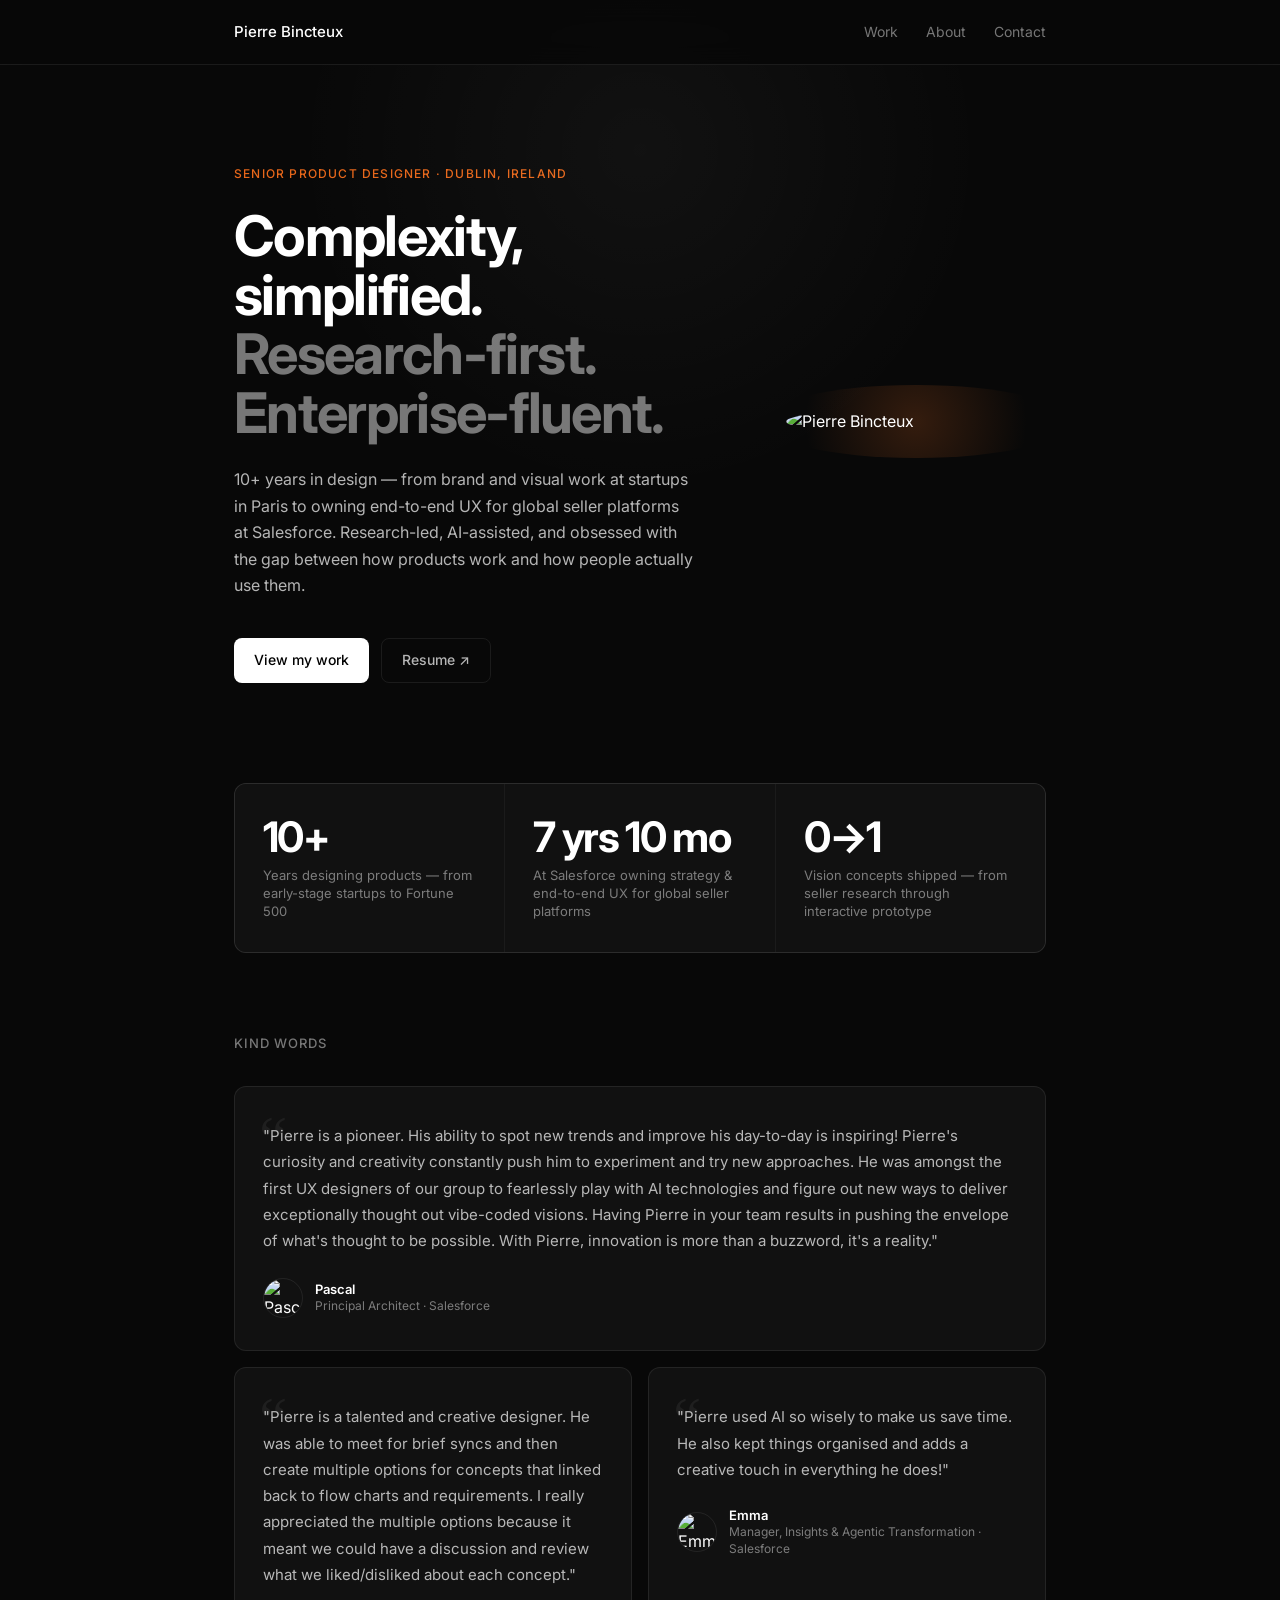
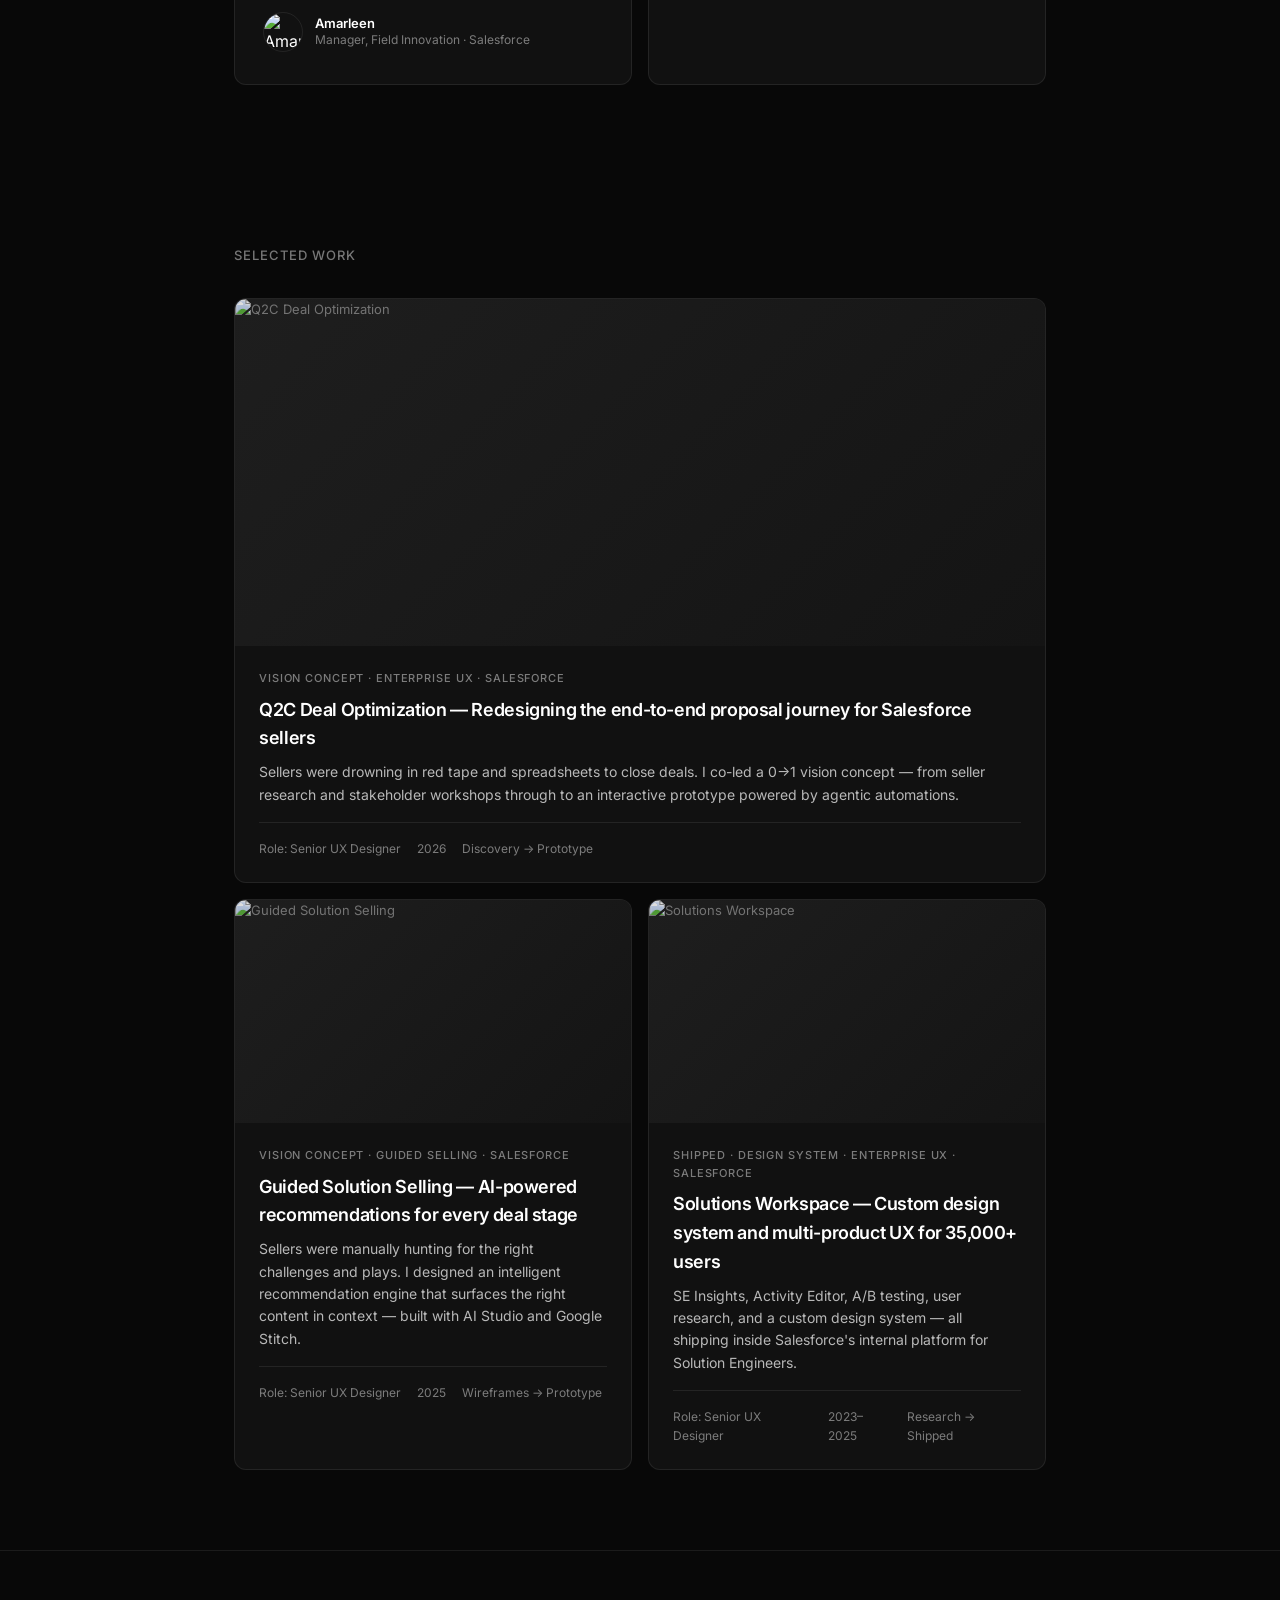
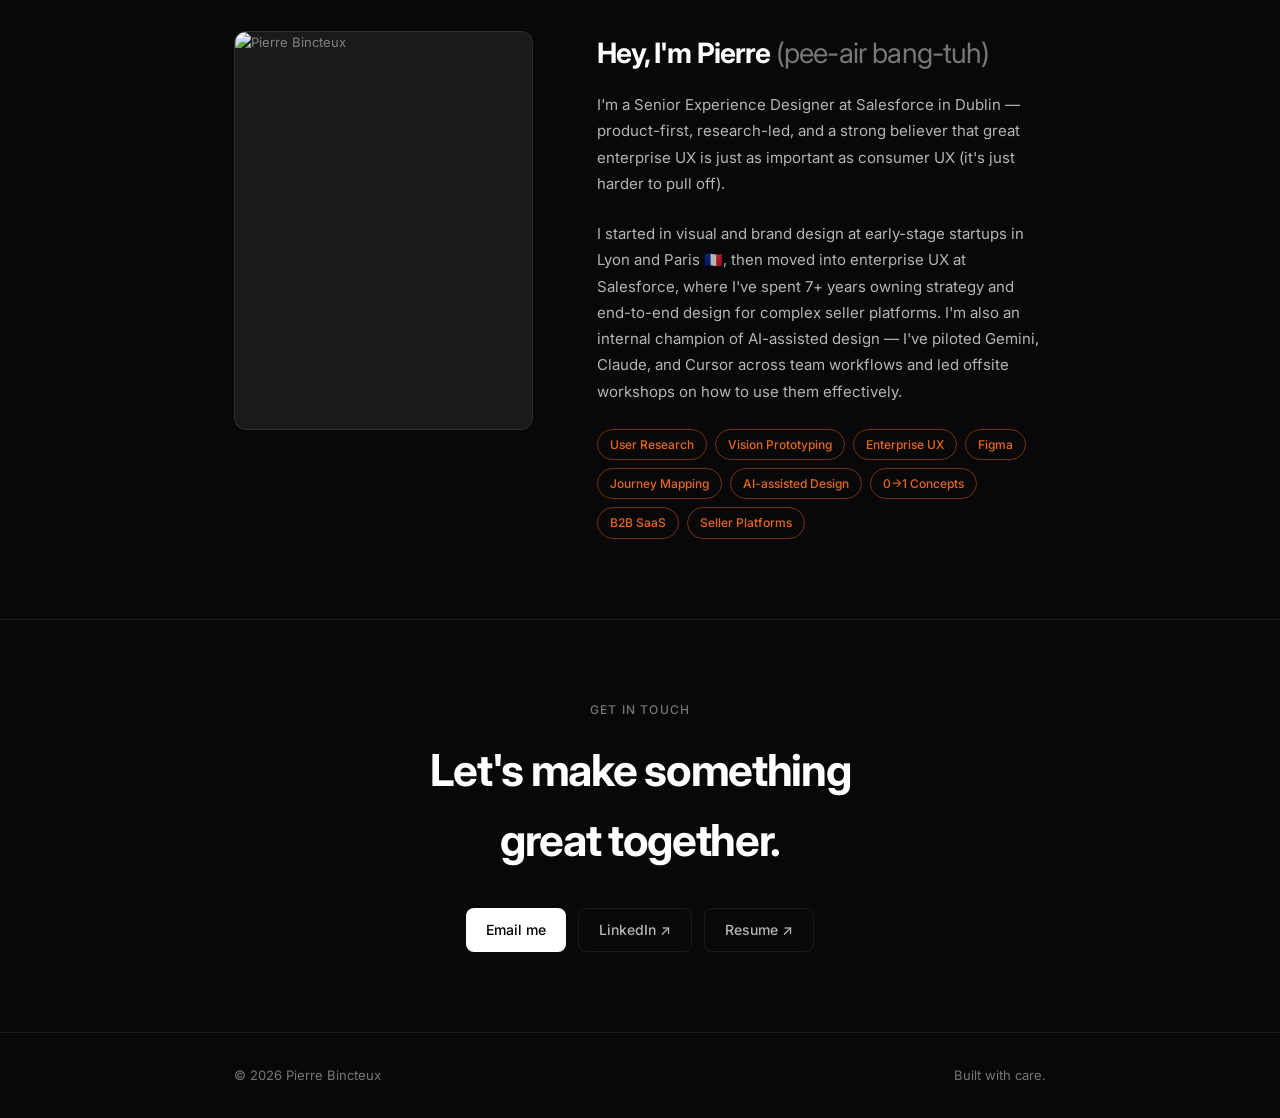
==== index.html @ 9cf6c4f9 "new section, remove project" ====
<!DOCTYPE html>
<html lang="en">
<head>
  <meta charset="UTF-8" />
  <meta name="viewport" content="width=device-width, initial-scale=1.0" />
  <title>Pierre Bincteux — Product Designer</title>
  <link rel="preconnect" href="https://fonts.googleapis.com" />
  <link href="https://fonts.googleapis.com/css2?family=Inter:wght@300;400;500;600;700&display=swap" rel="stylesheet" />
  <style>
    *, *::before, *::after { box-sizing: border-box; margin: 0; padding: 0; }

    :root {
      --bg: #080808;
      --bg-card: #111111;
      --border: rgba(255,255,255,0.08);
      --text: #ffffff;
      --text-muted: rgba(255,255,255,0.45);
      --text-secondary: rgba(255,255,255,0.7);
      --accent: #ffffff;
      --orange: #E8671A;
      --radius: 12px;
    }

    /* keeps anchor targets clear of the fixed nav */
    html { scroll-behavior: smooth; scroll-padding-top: 24px; }

    body {
      background: var(--bg);
      color: var(--text);
      font-family: 'Inter', system-ui, sans-serif;
      font-size: 16px;
      line-height: 1.6;
      -webkit-font-smoothing: antialiased;
    }

    /* ── LAYOUT ─────────────────────────────────────── */
    .container { max-width: 860px; margin: 0 auto; padding: 0 24px; }

    section { padding: 80px 0; }

    /* ── NAV ─────────────────────────────────────────── */
    nav {
      position: fixed; top: 0; left: 0; right: 0;
      z-index: 100;
      padding: 20px 0;
      background: rgba(8,8,8,0.85);
      backdrop-filter: blur(12px);
      border-bottom: 1px solid var(--border);
    }

    nav .inner {
      max-width: 860px; margin: 0 auto; padding: 0 24px;
      display: flex; justify-content: space-between; align-items: center;
    }

    .nav-name {
      font-size: 15px; font-weight: 500; color: var(--text);
      text-decoration: none; letter-spacing: -0.01em;
    }

    .nav-links { display: flex; gap: 28px; }

    .nav-links a {
      font-size: 14px; color: var(--text-muted);
      text-decoration: none; transition: color 0.2s;
    }
    .nav-links a:hover { color: var(--text); }

    /* ── HERO ─────────────────────────────────────────── */
    #hero {
      padding-top: 160px; padding-bottom: 100px;
      position: relative; overflow: hidden;
    }

    #hero::before {
      content: '';
      position: absolute; top: -200px; left: 50%; transform: translateX(-50%);
      width: 700px; height: 700px;
      background: radial-gradient(circle, rgba(255,255,255,0.04) 0%, transparent 70%);
      pointer-events: none;
    }

    .hero-layout {
      display: flex;
      align-items: center;
      gap: 56px;
    }

    .hero-content { flex: 1; min-width: 0; }

    .hero-image-wrap {
      flex-shrink: 0;
      width: 260px;
      position: relative;
    }

    .hero-image-wrap::before {
      content: '';
      position: absolute; inset: -24px;
      border-radius: 50%;
      background: radial-gradient(circle, rgba(255, 120, 40, 0.18) 0%, transparent 70%);
      pointer-events: none;
    }

    .hero-image-wrap img {
      width: 100%;
      display: block;
      border-radius: 50%;
      position: relative;
    }

    .hero-label {
      display: inline-block;
      font-size: 12px; font-weight: 500; letter-spacing: 0.1em;
      color: var(--orange); text-transform: uppercase;
      margin-bottom: 24px;
    }

    .hero-headline {
      font-size: clamp(32px, 5vw, 56px);
      font-weight: 700;
      line-height: 1.05;
      letter-spacing: -0.03em;
      margin-bottom: 24px;
    }

    .hero-headline em {
      font-style: normal;
      color: var(--text-muted);
    }

    .hero-sub {
      font-size: 16px; color: var(--text-secondary);
      max-width: 460px; line-height: 1.65;
      margin-bottom: 40px;
    }

    .hero-actions { display: flex; gap: 12px; flex-wrap: wrap; }

    .btn {
      display: inline-flex; align-items: center; gap: 6px;
      padding: 10px 20px; border-radius: 8px;
      font-size: 14px; font-weight: 500;
      text-decoration: none; transition: all 0.2s; cursor: pointer;
    }

    .btn-primary {
      background: #ffffff; color: #000;
    }
    .btn-primary:hover { background: #e8e8e8; }

    .btn-ghost {
      background: transparent; color: var(--text-secondary);
      border: 1px solid var(--border);
    }
    .btn-ghost:hover { border-color: rgba(255,255,255,0.25); color: var(--text); }

    /* ── METRICS ─────────────────────────────────────── */
    #metrics { padding: 0 0 80px; }

    .metrics-grid {
      display: grid;
      grid-template-columns: repeat(3, 1fr);
      gap: 1px;
      background: var(--border);
      border: 1px solid var(--border);
      border-radius: var(--radius);
      overflow: hidden;
    }

    .metric {
      background: var(--bg-card);
      padding: 32px 28px;
    }

    .metric-value {
      font-size: 42px; font-weight: 700;
      letter-spacing: -0.04em;
      line-height: 1;
      margin-bottom: 8px;
    }

    .metric-label {
      font-size: 13px; color: var(--text-muted);
      line-height: 1.4;
    }

    /* ── WORK ────────────────────────────────────────── */
    .section-header {
      display: flex; justify-content: space-between; align-items: baseline;
      margin-bottom: 32px;
    }

    .section-title {
      font-size: 13px; font-weight: 500;
      letter-spacing: 0.08em; text-transform: uppercase;
      color: var(--text-muted);
    }

    .projects-grid {
      display: grid;
      grid-template-columns: repeat(2, 1fr);
      gap: 16px;
    }

    .project-card {
      background: var(--bg-card);
      border: 1px solid var(--border);
      border-radius: var(--radius);
      overflow: hidden;
      text-decoration: none;
      display: block;
      transition: border-color 0.2s, transform 0.2s;
    }
    .project-card:hover { border-color: rgba(255,255,255,0.18); transform: translateY(-2px); }

    .project-card.featured {
      grid-column: span 2;
    }

    .project-thumb {
      width: 100%; aspect-ratio: 16/9;
      background: #1a1a1a;
      display: flex; align-items: center; justify-content: center;
      font-size: 13px; color: var(--text-muted);
      position: relative; overflow: hidden;
    }

    .project-card.featured .project-thumb { aspect-ratio: 21/9; }

    .project-thumb-inner {
      position: absolute; inset: 0;
      background: linear-gradient(135deg, #1e1e1e 0%, #141414 100%);
    }

    .project-body { padding: 24px; }

    .project-tag {
      font-size: 11px; font-weight: 500;
      letter-spacing: 0.08em; text-transform: uppercase;
      color: var(--text-muted); margin-bottom: 8px;
    }

    .project-title {
      font-size: 18px; font-weight: 600;
      color: var(--text); letter-spacing: -0.02em;
      margin-bottom: 8px;
    }

    .project-desc {
      font-size: 14px; color: var(--text-secondary);
      line-height: 1.6;
    }

    .project-meta {
      display: flex; gap: 16px; margin-top: 16px;
      padding-top: 16px; border-top: 1px solid var(--border);
    }

    .project-meta span {
      font-size: 12px; color: var(--text-muted);
    }

    /* ── TESTIMONIALS ────────────────────────────────── */
    .testimonials-grid {
      display: grid;
      grid-template-columns: repeat(2, 1fr);
      gap: 16px;
      margin-top: 32px;
    }

    .testimonial-card.full { grid-column: span 2; }

    .testimonial-card {
      background: var(--bg-card);
      border: 1px solid var(--border);
      border-radius: var(--radius);
      padding: 32px 28px;
      position: relative;
    }

    .testimonial-card::before {
      content: '\201C';
      position: absolute; top: 20px; left: 24px;
      font-size: 64px; line-height: 1;
      color: rgba(255,255,255,0.06);
      font-family: Georgia, serif;
      pointer-events: none;
    }

    .testimonial-quote {
      font-size: 15px; color: var(--text-secondary);
      line-height: 1.75; margin-bottom: 24px;
      padding-top: 4px;
    }

    .testimonial-author {
      display: flex; align-items: center; gap: 12px;
    }

    .testimonial-avatar {
      width: 40px; height: 40px;
      border-radius: 50%; object-fit: cover;
      flex-shrink: 0;
      border: 1px solid var(--border);
    }

    .testimonial-name {
      font-size: 13px; font-weight: 600; color: var(--text);
      line-height: 1.3;
    }

    .testimonial-role {
      font-size: 12px; color: var(--text-muted);
      line-height: 1.4;
    }

    @media (max-width: 640px) {
      .testimonials-grid { grid-template-columns: 1fr; }
    }

    /* ── ABOUT ───────────────────────────────────────── */
    #about { border-top: 1px solid var(--border); }

    .about-grid {
      display: grid;
      grid-template-columns: 1fr 1.5fr;
      gap: 64px;
      align-items: start;
    }

    .about-photo {
      width: 100%; aspect-ratio: 3/4;
      background: #1a1a1a;
      border-radius: var(--radius);
      display: flex; align-items: center; justify-content: center;
      color: var(--text-muted); font-size: 13px;
      border: 1px solid var(--border);
    }

    .about-heading {
      font-size: 28px; font-weight: 700;
      letter-spacing: -0.03em; margin-bottom: 16px;
    }

    .about-body {
      font-size: 15px; color: var(--text-secondary);
      line-height: 1.75; margin-bottom: 24px;
    }

    .skills-row {
      display: flex; flex-wrap: wrap; gap: 8px;
      margin-top: 24px;
    }

    .skill-tag {
      font-size: 12px; font-weight: 500;
      padding: 5px 12px; border-radius: 100px;
      border: 1px solid rgba(232,103,26,0.45);
      color: var(--orange);
    }

    /* ── CONTACT ─────────────────────────────────────── */
    #contact {
      border-top: 1px solid var(--border);
      text-align: center;
    }

    .contact-eyebrow {
      font-size: 12px; font-weight: 500;
      letter-spacing: 0.1em; text-transform: uppercase;
      color: var(--text-muted); margin-bottom: 16px;
    }

    .contact-heading {
      font-size: clamp(28px, 4vw, 44px);
      font-weight: 700; letter-spacing: -0.03em;
      max-width: 500px; margin: 0 auto 32px;
    }

    .contact-links {
      display: flex; justify-content: center; gap: 12px; flex-wrap: wrap;
    }

    /* ── FOOTER ──────────────────────────────────────── */
    footer {
      padding: 32px 0;
      border-top: 1px solid var(--border);
    }

    footer .inner {
      max-width: 860px; margin: 0 auto; padding: 0 24px;
      display: flex; justify-content: space-between; align-items: center;
    }

    footer p { font-size: 13px; color: var(--text-muted); }

    /* ── FADE-IN ANIMATION ───────────────────────────── */
    .fade-in {
      opacity: 0; transform: translateY(20px);
      transition: opacity 0.6s ease, transform 0.6s ease;
    }
    .fade-in.visible { opacity: 1; transform: none; }

    /* ── RESPONSIVE ──────────────────────────────────── */
    @media (max-width: 720px) {
      .hero-layout { flex-direction: column-reverse; gap: 40px; }
      .hero-image-wrap { width: 180px; }
    }

    @media (max-width: 640px) {
      .testimonial-card.full { grid-column: span 1; }
    }

    @media (max-width: 640px) {
      .metrics-grid { grid-template-columns: 1fr 1fr; }
      .metrics-grid .metric:last-child { grid-column: span 2; }
      .projects-grid { grid-template-columns: 1fr; }
      .project-card.featured { grid-column: span 1; }
      .about-grid { grid-template-columns: 1fr; }
      .about-photo { aspect-ratio: 4/3; }
    }
  </style>

  <script>
    // Arriving on a #hash lands instantly — smooth scrolling is for in-page clicks only
    if (location.hash) {
      document.documentElement.style.scrollBehavior = 'auto'
      addEventListener('load', () => requestAnimationFrame(() => {
        document.documentElement.style.scrollBehavior = ''
      }))
    }
  </script>
</head>
<body>

  <!-- NAV -->
  <nav>
    <div class="inner">
      <a href="#" class="nav-name">Pierre Bincteux</a>
      <div class="nav-links">
        <a href="#work">Work</a>
        <a href="#about">About</a>
        <a href="#contact">Contact</a>
      </div>
    </div>
  </nav>

  <!-- HERO -->
  <section id="hero">
    <div class="container">
      <div class="hero-layout">
        <div class="hero-content">
          <span class="hero-label fade-in">Senior Product Designer · Dublin, Ireland</span>
          <h1 class="hero-headline fade-in">
            Complexity, simplified.<br><em>Research-first. Enterprise-fluent.</em>
          </h1>
          <p class="hero-sub fade-in">
            10+ years in design — from brand and visual work at startups in Paris to owning end-to-end UX for global seller platforms at Salesforce. Research-led, AI-assisted, and obsessed with the gap between how products work and how people actually use them.
          </p>
          <div class="hero-actions fade-in">
            <a href="#work" class="btn btn-primary">View my work</a>
            <a href="pbincteux_cv.pdf" class="btn btn-ghost" target="_blank">Resume ↗</a>
          </div>
        </div>
        <div class="hero-image-wrap fade-in">
          <img src="pierre-orange-cercle.png" alt="Pierre Bincteux" />
        </div>
      </div>
    </div>
  </section>

  <!-- METRICS -->
  <section id="metrics">
    <div class="container">
      <div class="metrics-grid fade-in">
        <div class="metric">
          <div class="metric-value">10+</div>
          <div class="metric-label">Years designing products — from early-stage startups to Fortune 500</div>
        </div>
        <div class="metric">
          <div class="metric-value">7 yrs 10 mo</div>
          <div class="metric-label">At Salesforce owning strategy &amp; end-to-end UX for global seller platforms</div>
        </div>
        <div class="metric">
          <div class="metric-value">0→1</div>
          <div class="metric-label">Vision concepts shipped — from seller research through interactive prototype</div>
        </div>
      </div>
    </div>
  </section>

  <!-- TESTIMONIALS -->
  <section id="testimonials" style="padding: 0 0 80px;">
    <div class="container">
      <div class="section-header">
        <span class="section-title">Kind words</span>
      </div>
      <div class="testimonials-grid">

        <div class="testimonial-card full fade-in">
          <p class="testimonial-quote">
            "Pierre is a pioneer. His ability to spot new trends and improve his day-to-day is inspiring! Pierre's curiosity and creativity constantly push him to experiment and try new approaches. He was amongst the first UX designers of our group to fearlessly play with AI technologies and figure out new ways to deliver exceptionally thought out vibe-coded visions. Having Pierre in your team results in pushing the envelope of what's thought to be possible. With Pierre, innovation is more than a buzzword, it's a reality."
          </p>
          <div class="testimonial-author">
            <img src="Testimonials/pascal.png" alt="Pascal" class="testimonial-avatar" />
            <div>
              <div class="testimonial-name">Pascal</div>
              <div class="testimonial-role">Principal Architect · Salesforce</div>
            </div>
          </div>
        </div>

        <div class="testimonial-card fade-in">
          <p class="testimonial-quote">
            "Pierre is a talented and creative designer. He was able to meet for brief syncs and then create multiple options for concepts that linked back to flow charts and requirements. I really appreciated the multiple options because it meant we could have a discussion and review what we liked/disliked about each concept."
          </p>
          <div class="testimonial-author">
            <img src="Testimonials/Amarleen.png" alt="Amarleen" class="testimonial-avatar" />
            <div>
              <div class="testimonial-name">Amarleen</div>
              <div class="testimonial-role">Manager, Field Innovation · Salesforce</div>
            </div>
          </div>
        </div>

        <div class="testimonial-card fade-in">
          <p class="testimonial-quote">
            "Pierre used AI so wisely to make us save time. He also kept things organised and adds a creative touch in everything he does!"
          </p>
          <div class="testimonial-author">
            <img src="Testimonials/emma.png" alt="Emma" class="testimonial-avatar" />
            <div>
              <div class="testimonial-name">Emma</div>
              <div class="testimonial-role">Manager, Insights &amp; Agentic Transformation · Salesforce</div>
            </div>
          </div>
        </div>

      </div>
    </div>
  </section>

  <!-- WORK -->
  <section id="work">
    <div class="container">
      <div class="section-header">
        <span class="section-title">Selected Work</span>
      </div>
      <div class="projects-grid">

        <!-- Featured case study -->
        <a href="case-study-q2c.html" class="project-card featured fade-in">
          <div class="project-thumb">
            <div class="project-thumb-inner"></div>
            <img src="q2c-figma.png" alt="Q2C Deal Optimization" style="position:absolute;inset:0;width:100%;height:100%;object-fit:cover;opacity:0.85;" />
          </div>
          <div class="project-body">
            <div class="project-tag">Vision Concept · Enterprise UX · Salesforce</div>
            <div class="project-title">Q2C Deal Optimization — Redesigning the end-to-end proposal journey for Salesforce sellers</div>
            <div class="project-desc">Sellers were drowning in red tape and spreadsheets to close deals. I co-led a 0→1 vision concept — from seller research and stakeholder workshops through to an interactive prototype powered by agentic automations.</div>
            <div class="project-meta">
              <span>Role: Senior UX Designer</span>
              <span>2026</span>
              <span>Discovery → Prototype</span>
            </div>
          </div>
        </a>

        <!-- Case study 2 -->
        <a href="case-study-gss.html" class="project-card fade-in">
          <div class="project-thumb">
            <div class="project-thumb-inner"></div>
            <img src="case%20study2/mid-fidelity-1.png" alt="Guided Solution Selling" style="position:absolute;inset:0;width:100%;height:100%;object-fit:cover;opacity:0.85;" />
          </div>
          <div class="project-body">
            <div class="project-tag">Vision Concept · Guided Selling · Salesforce</div>
            <div class="project-title">Guided Solution Selling — AI-powered recommendations for every deal stage</div>
            <div class="project-desc">Sellers were manually hunting for the right challenges and plays. I designed an intelligent recommendation engine that surfaces the right content in context — built with AI Studio and Google Stitch.</div>
            <div class="project-meta">
              <span>Role: Senior UX Designer</span>
              <span>2025</span>
              <span>Wireframes → Prototype</span>
            </div>
          </div>
        </a>

        <!-- Case study 3 -->
        <a href="case-study-sw.html" class="project-card fade-in">
          <div class="project-thumb">
            <div class="project-thumb-inner"></div>
            <img src="case%20study3/Solutions%20Workspace%20Demo%20Deck%20(1).png" alt="Solutions Workspace" style="position:absolute;inset:0;width:100%;height:100%;object-fit:cover;object-position:top;opacity:0.85;" />
          </div>
          <div class="project-body">
            <div class="project-tag">Shipped · Design System · Enterprise UX · Salesforce</div>
            <div class="project-title">Solutions Workspace — Custom design system and multi-product UX for 35,000+ users</div>
            <div class="project-desc">SE Insights, Activity Editor, A/B testing, user research, and a custom design system — all shipping inside Salesforce's internal platform for Solution Engineers.</div>
            <div class="project-meta">
              <span>Role: Senior UX Designer</span>
              <span>2023–2025</span>
              <span>Research → Shipped</span>
            </div>
          </div>
        </a>

      </div>
    </div>
  </section>

  <!-- ABOUT -->
  <section id="about">
    <div class="container">
      <div class="about-grid">
        <img src="pierre-profile.jpeg" alt="Pierre Bincteux" class="about-photo fade-in" style="object-fit: cover;" />
        <div class="fade-in">
          <h2 class="about-heading">Hey, I'm Pierre <span style="color:var(--text-muted); font-weight:400;">(pee-air bang-tuh)</span></h2>
          <p class="about-body">
            I'm a Senior Experience Designer at Salesforce in Dublin — product-first, research-led, and a strong believer that great enterprise UX is just as important as consumer UX (it's just harder to pull off).
          </p>
          <p class="about-body">
            I started in visual and brand design at early-stage startups in Lyon and Paris 🇫🇷, then moved into enterprise UX at Salesforce, where I've spent 7+ years owning strategy and end-to-end design for complex seller platforms. I'm also an internal champion of AI-assisted design — I've piloted Gemini, Claude, and Cursor across team workflows and led offsite workshops on how to use them effectively.
          </p>
          <div class="skills-row">
            <span class="skill-tag">User Research</span>
            <span class="skill-tag">Vision Prototyping</span>
            <span class="skill-tag">Enterprise UX</span>
            <span class="skill-tag">Figma</span>
            <span class="skill-tag">Journey Mapping</span>
            <span class="skill-tag">AI-assisted Design</span>
            <span class="skill-tag">0→1 Concepts</span>
            <span class="skill-tag">B2B SaaS</span>
            <span class="skill-tag">Seller Platforms</span>
          </div>
        </div>
      </div>
    </div>
  </section>

  <!-- CONTACT -->
  <section id="contact">
    <div class="container">
      <p class="contact-eyebrow fade-in">Get in touch</p>
      <h2 class="contact-heading fade-in">Let's make something great together.</h2>
      <div class="contact-links fade-in">
        <a href="mailto:pbincteux@gmail.com" class="btn btn-primary">Email me</a>
        <a href="https://linkedin.com/in/pierrebincteux" class="btn btn-ghost" target="_blank">LinkedIn ↗</a>
        <a href="pbincteux_cv.pdf" class="btn btn-ghost" target="_blank">Resume ↗</a>
      </div>
    </div>
  </section>

  <!-- FOOTER -->
  <footer>
    <div class="inner">
      <p>© 2026 Pierre Bincteux</p>
      <p>Built with care.</p>
    </div>
  </footer>

  <script>
    // Fade in on scroll
    const observer = new IntersectionObserver(
      (entries) => entries.forEach(e => { if (e.isIntersecting) e.target.classList.add('visible') }),
      { threshold: 0.1 }
    )
    document.querySelectorAll('.fade-in').forEach(el => observer.observe(el))
  </script>

</body>
</html>
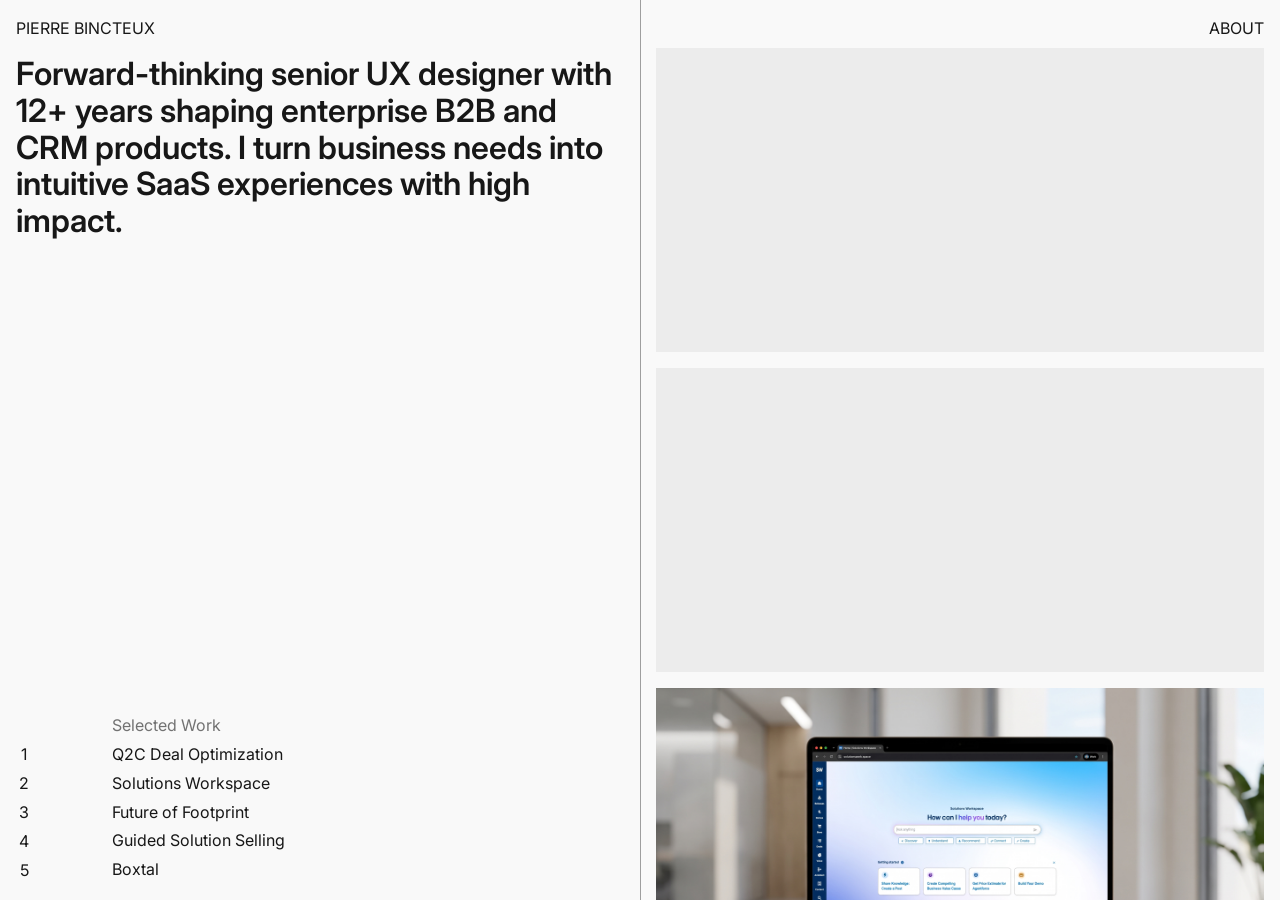
==== commit 0bafe066: "portfoliov3 letsgoo" ====
--- a/index.html
+++ b/index.html
@@ -1,670 +1,93 @@
-<!DOCTYPE html>
+<!doctype html>
 <html lang="en">
-<head>
-  <meta charset="UTF-8" />
-  <meta name="viewport" content="width=device-width, initial-scale=1.0" />
-  <title>Pierre Bincteux — Product Designer</title>
-  <link rel="preconnect" href="https://fonts.googleapis.com" />
-  <link href="https://fonts.googleapis.com/css2?family=Inter:wght@300;400;500;600;700&display=swap" rel="stylesheet" />
-  <style>
-    *, *::before, *::after { box-sizing: border-box; margin: 0; padding: 0; }
+  <head>
+    <meta charset="UTF-8" />
+    <meta name="viewport" content="width=device-width, initial-scale=1.0" />
+    <meta name="robots" content="noindex, nofollow" />
+    <title>Pierre Bincteux</title>
+    <link rel="icon" href="favicon.svg" type="image/svg+xml" />
+    <link rel="icon" href="favicon.png" type="image/png" />
+    <link rel="stylesheet" href="css/styles.css" />
+  </head>
+  <body>
+    <div class="app">
+      <header class="site-header">
+        <button type="button" class="brand" id="home-btn">pierre bincteux</button>
+        <button type="button" class="about-toggle" id="about-toggle" aria-expanded="false" aria-controls="about-panel">
+          <span class="about-toggle-inner">
+            <span>About</span>
+            <span>Close</span>
+          </span>
+        </button>
+      </header>
 
-    :root {
-      --bg: #080808;
-      --bg-card: #111111;
-      --border: rgba(255,255,255,0.08);
-      --text: #ffffff;
-      --text-muted: rgba(255,255,255,0.45);
-      --text-secondary: rgba(255,255,255,0.7);
-      --accent: #ffffff;
-      --orange: #E8671A;
-      --radius: 12px;
-    }
-
-    /* keeps anchor targets clear of the fixed nav */
-    html { scroll-behavior: smooth; scroll-padding-top: 24px; }
-
-    body {
-      background: var(--bg);
-      color: var(--text);
-      font-family: 'Inter', system-ui, sans-serif;
-      font-size: 16px;
-      line-height: 1.6;
-      -webkit-font-smoothing: antialiased;
-    }
-
-    /* ── LAYOUT ─────────────────────────────────────── */
-    .container { max-width: 860px; margin: 0 auto; padding: 0 24px; }
-
-    section { padding: 80px 0; }
-
-    /* ── NAV ─────────────────────────────────────────── */
-    nav {
-      position: fixed; top: 0; left: 0; right: 0;
-      z-index: 100;
-      padding: 20px 0;
-      background: rgba(8,8,8,0.85);
-      backdrop-filter: blur(12px);
-      border-bottom: 1px solid var(--border);
-    }
-
-    nav .inner {
-      max-width: 860px; margin: 0 auto; padding: 0 24px;
-      display: flex; justify-content: space-between; align-items: center;
-    }
-
-    .nav-name {
-      font-size: 15px; font-weight: 500; color: var(--text);
-      text-decoration: none; letter-spacing: -0.01em;
-    }
-
-    .nav-links { display: flex; gap: 28px; }
-
-    .nav-links a {
-      font-size: 14px; color: var(--text-muted);
-      text-decoration: none; transition: color 0.2s;
-    }
-    .nav-links a:hover { color: var(--text); }
-
-    /* ── HERO ─────────────────────────────────────────── */
-    #hero {
-      padding-top: 160px; padding-bottom: 100px;
-      position: relative; overflow: hidden;
-    }
-
-    #hero::before {
-      content: '';
-      position: absolute; top: -200px; left: 50%; transform: translateX(-50%);
-      width: 700px; height: 700px;
-      background: radial-gradient(circle, rgba(255,255,255,0.04) 0%, transparent 70%);
-      pointer-events: none;
-    }
-
-    .hero-layout {
-      display: flex;
-      align-items: center;
-      gap: 56px;
-    }
-
-    .hero-content { flex: 1; min-width: 0; }
-
-    .hero-image-wrap {
-      flex-shrink: 0;
-      width: 260px;
-      position: relative;
-    }
-
-    .hero-image-wrap::before {
-      content: '';
-      position: absolute; inset: -24px;
-      border-radius: 50%;
-      background: radial-gradient(circle, rgba(255, 120, 40, 0.18) 0%, transparent 70%);
-      pointer-events: none;
-    }
-
-    .hero-image-wrap img {
-      width: 100%;
-      display: block;
-      border-radius: 50%;
-      position: relative;
-    }
-
-    .hero-label {
-      display: inline-block;
-      font-size: 12px; font-weight: 500; letter-spacing: 0.1em;
-      color: var(--orange); text-transform: uppercase;
-      margin-bottom: 24px;
-    }
-
-    .hero-headline {
-      font-size: clamp(32px, 5vw, 56px);
-      font-weight: 700;
-      line-height: 1.05;
-      letter-spacing: -0.03em;
-      margin-bottom: 24px;
-    }
-
-    .hero-headline em {
-      font-style: normal;
-      color: var(--text-muted);
-    }
-
-    .hero-sub {
-      font-size: 16px; color: var(--text-secondary);
-      max-width: 460px; line-height: 1.65;
-      margin-bottom: 40px;
-    }
-
-    .hero-actions { display: flex; gap: 12px; flex-wrap: wrap; }
-
-    .btn {
-      display: inline-flex; align-items: center; gap: 6px;
-      padding: 10px 20px; border-radius: 8px;
-      font-size: 14px; font-weight: 500;
-      text-decoration: none; transition: all 0.2s; cursor: pointer;
-    }
-
-    .btn-primary {
-      background: #ffffff; color: #000;
-    }
-    .btn-primary:hover { background: #e8e8e8; }
-
-    .btn-ghost {
-      background: transparent; color: var(--text-secondary);
-      border: 1px solid var(--border);
-    }
-    .btn-ghost:hover { border-color: rgba(255,255,255,0.25); color: var(--text); }
-
-    /* ── METRICS ─────────────────────────────────────── */
-    #metrics { padding: 0 0 80px; }
-
-    .metrics-grid {
-      display: grid;
-      grid-template-columns: repeat(3, 1fr);
-      gap: 1px;
-      background: var(--border);
-      border: 1px solid var(--border);
-      border-radius: var(--radius);
-      overflow: hidden;
-    }
-
-    .metric {
-      background: var(--bg-card);
-      padding: 32px 28px;
-    }
-
-    .metric-value {
-      font-size: 42px; font-weight: 700;
-      letter-spacing: -0.04em;
-      line-height: 1;
-      margin-bottom: 8px;
-    }
-
-    .metric-label {
-      font-size: 13px; color: var(--text-muted);
-      line-height: 1.4;
-    }
-
-    /* ── WORK ────────────────────────────────────────── */
-    .section-header {
-      display: flex; justify-content: space-between; align-items: baseline;
-      margin-bottom: 32px;
-    }
-
-    .section-title {
-      font-size: 13px; font-weight: 500;
-      letter-spacing: 0.08em; text-transform: uppercase;
-      color: var(--text-muted);
-    }
-
-    .projects-grid {
-      display: grid;
-      grid-template-columns: repeat(2, 1fr);
-      gap: 16px;
-    }
-
-    .project-card {
-      background: var(--bg-card);
-      border: 1px solid var(--border);
-      border-radius: var(--radius);
-      overflow: hidden;
-      text-decoration: none;
-      display: block;
-      transition: border-color 0.2s, transform 0.2s;
-    }
-    .project-card:hover { border-color: rgba(255,255,255,0.18); transform: translateY(-2px); }
-
-    .project-card.featured {
-      grid-column: span 2;
-    }
-
-    .project-thumb {
-      width: 100%; aspect-ratio: 16/9;
-      background: #1a1a1a;
-      display: flex; align-items: center; justify-content: center;
-      font-size: 13px; color: var(--text-muted);
-      position: relative; overflow: hidden;
-    }
-
-    .project-card.featured .project-thumb { aspect-ratio: 21/9; }
-
-    .project-thumb-inner {
-      position: absolute; inset: 0;
-      background: linear-gradient(135deg, #1e1e1e 0%, #141414 100%);
-    }
-
-    .project-body { padding: 24px; }
-
-    .project-tag {
-      font-size: 11px; font-weight: 500;
-      letter-spacing: 0.08em; text-transform: uppercase;
-      color: var(--text-muted); margin-bottom: 8px;
-    }
-
-    .project-title {
-      font-size: 18px; font-weight: 600;
-      color: var(--text); letter-spacing: -0.02em;
-      margin-bottom: 8px;
-    }
-
-    .project-desc {
-      font-size: 14px; color: var(--text-secondary);
-      line-height: 1.6;
-    }
-
-    .project-meta {
-      display: flex; gap: 16px; margin-top: 16px;
-      padding-top: 16px; border-top: 1px solid var(--border);
-    }
-
-    .project-meta span {
-      font-size: 12px; color: var(--text-muted);
-    }
-
-    /* ── TESTIMONIALS ────────────────────────────────── */
-    .testimonials-grid {
-      display: grid;
-      grid-template-columns: repeat(2, 1fr);
-      gap: 16px;
-      margin-top: 32px;
-    }
-
-    .testimonial-card.full { grid-column: span 2; }
-
-    .testimonial-card {
-      background: var(--bg-card);
-      border: 1px solid var(--border);
-      border-radius: var(--radius);
-      padding: 32px 28px;
-      position: relative;
-    }
-
-    .testimonial-card::before {
-      content: '\201C';
-      position: absolute; top: 20px; left: 24px;
-      font-size: 64px; line-height: 1;
-      color: rgba(255,255,255,0.06);
-      font-family: Georgia, serif;
-      pointer-events: none;
-    }
-
-    .testimonial-quote {
-      font-size: 15px; color: var(--text-secondary);
-      line-height: 1.75; margin-bottom: 24px;
-      padding-top: 4px;
-    }
-
-    .testimonial-author {
-      display: flex; align-items: center; gap: 12px;
-    }
-
-    .testimonial-avatar {
-      width: 40px; height: 40px;
-      border-radius: 50%; object-fit: cover;
-      flex-shrink: 0;
-      border: 1px solid var(--border);
-    }
-
-    .testimonial-name {
-      font-size: 13px; font-weight: 600; color: var(--text);
-      line-height: 1.3;
-    }
-
-    .testimonial-role {
-      font-size: 12px; color: var(--text-muted);
-      line-height: 1.4;
-    }
-
-    @media (max-width: 640px) {
-      .testimonials-grid { grid-template-columns: 1fr; }
-    }
-
-    /* ── ABOUT ───────────────────────────────────────── */
-    #about { border-top: 1px solid var(--border); }
-
-    .about-grid {
-      display: grid;
-      grid-template-columns: 1fr 1.5fr;
-      gap: 64px;
-      align-items: start;
-    }
-
-    .about-photo {
-      width: 100%; aspect-ratio: 3/4;
-      background: #1a1a1a;
-      border-radius: var(--radius);
-      display: flex; align-items: center; justify-content: center;
-      color: var(--text-muted); font-size: 13px;
-      border: 1px solid var(--border);
-    }
-
-    .about-heading {
-      font-size: 28px; font-weight: 700;
-      letter-spacing: -0.03em; margin-bottom: 16px;
-    }
-
-    .about-body {
-      font-size: 15px; color: var(--text-secondary);
-      line-height: 1.75; margin-bottom: 24px;
-    }
-
-    .skills-row {
-      display: flex; flex-wrap: wrap; gap: 8px;
-      margin-top: 24px;
-    }
-
-    .skill-tag {
-      font-size: 12px; font-weight: 500;
-      padding: 5px 12px; border-radius: 100px;
-      border: 1px solid rgba(232,103,26,0.45);
-      color: var(--orange);
-    }
-
-    /* ── CONTACT ─────────────────────────────────────── */
-    #contact {
-      border-top: 1px solid var(--border);
-      text-align: center;
-    }
-
-    .contact-eyebrow {
-      font-size: 12px; font-weight: 500;
-      letter-spacing: 0.1em; text-transform: uppercase;
-      color: var(--text-muted); margin-bottom: 16px;
-    }
-
-    .contact-heading {
-      font-size: clamp(28px, 4vw, 44px);
-      font-weight: 700; letter-spacing: -0.03em;
-      max-width: 500px; margin: 0 auto 32px;
-    }
-
-    .contact-links {
-      display: flex; justify-content: center; gap: 12px; flex-wrap: wrap;
-    }
-
-    /* ── FOOTER ──────────────────────────────────────── */
-    footer {
-      padding: 32px 0;
-      border-top: 1px solid var(--border);
-    }
-
-    footer .inner {
-      max-width: 860px; margin: 0 auto; padding: 0 24px;
-      display: flex; justify-content: space-between; align-items: center;
-    }
-
-    footer p { font-size: 13px; color: var(--text-muted); }
-
-    /* ── FADE-IN ANIMATION ───────────────────────────── */
-    .fade-in {
-      opacity: 0; transform: translateY(20px);
-      transition: opacity 0.6s ease, transform 0.6s ease;
-    }
-    .fade-in.visible { opacity: 1; transform: none; }
-
-    /* ── RESPONSIVE ──────────────────────────────────── */
-    @media (max-width: 720px) {
-      .hero-layout { flex-direction: column-reverse; gap: 40px; }
-      .hero-image-wrap { width: 180px; }
-    }
-
-    @media (max-width: 640px) {
-      .testimonial-card.full { grid-column: span 1; }
-    }
-
-    @media (max-width: 640px) {
-      .metrics-grid { grid-template-columns: 1fr 1fr; }
-      .metrics-grid .metric:last-child { grid-column: span 2; }
-      .projects-grid { grid-template-columns: 1fr; }
-      .project-card.featured { grid-column: span 1; }
-      .about-grid { grid-template-columns: 1fr; }
-      .about-photo { aspect-ratio: 4/3; }
-    }
-  </style>
-
-  <script>
-    // Arriving on a #hash lands instantly — smooth scrolling is for in-page clicks only
-    if (location.hash) {
-      document.documentElement.style.scrollBehavior = 'auto'
-      addEventListener('load', () => requestAnimationFrame(() => {
-        document.documentElement.style.scrollBehavior = ''
-      }))
-    }
-  </script>
-</head>
-<body>
-
-  <!-- NAV -->
-  <nav>
-    <div class="inner">
-      <a href="#" class="nav-name">Pierre Bincteux</a>
-      <div class="nav-links">
-        <a href="#work">Work</a>
-        <a href="#about">About</a>
-        <a href="#contact">Contact</a>
-      </div>
-    </div>
-  </nav>
-
-  <!-- HERO -->
-  <section id="hero">
-    <div class="container">
-      <div class="hero-layout">
-        <div class="hero-content">
-          <span class="hero-label fade-in">Senior Product Designer · Dublin, Ireland</span>
-          <h1 class="hero-headline fade-in">
-            Complexity, simplified.<br><em>Research-first. Enterprise-fluent.</em>
-          </h1>
-          <p class="hero-sub fade-in">
-            10+ years in design — from brand and visual work at startups in Paris to owning end-to-end UX for global seller platforms at Salesforce. Research-led, AI-assisted, and obsessed with the gap between how products work and how people actually use them.
-          </p>
-          <div class="hero-actions fade-in">
-            <a href="#work" class="btn btn-primary">View my work</a>
-            <a href="pbincteux_cv.pdf" class="btn btn-ghost" target="_blank">Resume ↗</a>
-          </div>
-        </div>
-        <div class="hero-image-wrap fade-in">
-          <img src="pierre-orange-cercle.png" alt="Pierre Bincteux" />
+      <div class="orange-dot-layer" aria-hidden="true">
+        <div class="orange-dot-track">
+          <span class="about-toggle-sizer">About</span>
+          <span class="orange-dot" id="orange-dot"></span>
         </div>
       </div>
-    </div>
-  </section>
 
-  <!-- METRICS -->
-  <section id="metrics">
-    <div class="container">
-      <div class="metrics-grid fade-in">
-        <div class="metric">
-          <div class="metric-value">10+</div>
-          <div class="metric-label">Years designing products — from early-stage startups to Fortune 500</div>
-        </div>
-        <div class="metric">
-          <div class="metric-value">7 yrs 10 mo</div>
-          <div class="metric-label">At Salesforce owning strategy &amp; end-to-end UX for global seller platforms</div>
-        </div>
-        <div class="metric">
-          <div class="metric-value">0→1</div>
-          <div class="metric-label">Vision concepts shipped — from seller research through interactive prototype</div>
-        </div>
-      </div>
-    </div>
-  </section>
+      <main class="layout">
+        <section class="col col-copy">
+          <div class="copy-top" id="copy-top"></div>
+          <nav class="work-nav" aria-label="Selected work">
+            <p class="work-label">Selected Work</p>
+            <ol class="work-list" id="work-list"></ol>
+          </nav>
+        </section>
 
-  <!-- TESTIMONIALS -->
-  <section id="testimonials" style="padding: 0 0 80px;">
-    <div class="container">
-      <div class="section-header">
-        <span class="section-title">Kind words</span>
-      </div>
-      <div class="testimonials-grid">
+        <section class="col col-media" id="media-col" aria-label="Project media"></section>
+      </main>
 
-        <div class="testimonial-card full fade-in">
-          <p class="testimonial-quote">
-            "Pierre is a pioneer. His ability to spot new trends and improve his day-to-day is inspiring! Pierre's curiosity and creativity constantly push him to experiment and try new approaches. He was amongst the first UX designers of our group to fearlessly play with AI technologies and figure out new ways to deliver exceptionally thought out vibe-coded visions. Having Pierre in your team results in pushing the envelope of what's thought to be possible. With Pierre, innovation is more than a buzzword, it's a reality."
-          </p>
-          <div class="testimonial-author">
-            <img src="Testimonials/pascal.png" alt="Pascal" class="testimonial-avatar" />
-            <div>
-              <div class="testimonial-name">Pascal</div>
-              <div class="testimonial-role">Principal Architect · Salesforce</div>
+      <aside class="about-panel" id="about-panel" aria-hidden="true">
+        <div class="about-scroll">
+          <div class="about-body">
+            <img
+              class="about-avatar"
+              src="assets/about/pierre-about-avatar.png"
+              alt="Pierre Bincteux"
+            />
+            <div class="about-copy">
+              <p>
+                I drive innovation through strategic design leadership: cross-functional collaboration,
+                faster design work, and hands-on systems work so usability and CX stay consistent
+                across enterprise platforms.
+              </p>
+              <p>
+                I started in visual and brand design at early-stage startups in Lyon and Paris 🇫🇷,
+                then moved into enterprise UX at Salesforce in Dublin 🇮🇪, where I’ve spent 7+ years
+                owning strategy and end-to-end design for seller platforms.
+              </p>
+              <p>Available for work.</p>
+            </div>
+
+            <div class="about-meta">
+              <span class="muted">Capabilities</span>
+              <span>User Research, Usability Testing, A/B Testing, Discovery, Journey Mapping, Information Architecture, Wireframing, Prototyping, Interaction Design, Design Systems, Workshop Facilitation, Design Strategy</span>
+            </div>
+
+            <div class="about-quote">
+              <p>“Pierre was instrumental in bringing structure and coherence to the Proposals designs. He translated complex requirements into clean, intuitive design flows that helped clarify the user journey for both internal stakeholders and Sellers. He balanced creativity with practicality: the solutions he proposed were always grounded in real user needs and business context.”</p>
+              <p>— Emma<br /><span class="muted">Manager, Insights &amp; Agentic Transformation · Salesforce</span></p>
             </div>
           </div>
+
+          <footer class="about-footer">
+            <p>
+              E:
+              <a href="mailto:pbincteux@gmail.com">pbincteux@gmail.com</a>
+            </p>
+            <p>
+              Connect:
+              <a href="https://www.linkedin.com/in/pierrebincteux/" target="_blank" rel="noopener noreferrer">LinkedIn</a>
+            </p>
+            <p class="copyright">2026 All Rights reserved, Pierre Bincteux</p>
+          </footer>
         </div>
+      </aside>
+    </div>
 
-        <div class="testimonial-card fade-in">
-          <p class="testimonial-quote">
-            "Pierre is a talented and creative designer. He was able to meet for brief syncs and then create multiple options for concepts that linked back to flow charts and requirements. I really appreciated the multiple options because it meant we could have a discussion and review what we liked/disliked about each concept."
-          </p>
-          <div class="testimonial-author">
-            <img src="Testimonials/Amarleen.png" alt="Amarleen" class="testimonial-avatar" />
-            <div>
-              <div class="testimonial-name">Amarleen</div>
-              <div class="testimonial-role">Manager, Field Innovation · Salesforce</div>
-            </div>
-          </div>
-        </div>
-
-        <div class="testimonial-card fade-in">
-          <p class="testimonial-quote">
-            "Pierre used AI so wisely to make us save time. He also kept things organised and adds a creative touch in everything he does!"
-          </p>
-          <div class="testimonial-author">
-            <img src="Testimonials/emma.png" alt="Emma" class="testimonial-avatar" />
-            <div>
-              <div class="testimonial-name">Emma</div>
-              <div class="testimonial-role">Manager, Insights &amp; Agentic Transformation · Salesforce</div>
-            </div>
-          </div>
-        </div>
-
-      </div>
-    </div>
-  </section>
-
-  <!-- WORK -->
-  <section id="work">
-    <div class="container">
-      <div class="section-header">
-        <span class="section-title">Selected Work</span>
-      </div>
-      <div class="projects-grid">
-
-        <!-- Featured case study -->
-        <a href="case-study-q2c.html" class="project-card featured fade-in">
-          <div class="project-thumb">
-            <div class="project-thumb-inner"></div>
-            <img src="q2c-figma.png" alt="Q2C Deal Optimization" style="position:absolute;inset:0;width:100%;height:100%;object-fit:cover;opacity:0.85;" />
-          </div>
-          <div class="project-body">
-            <div class="project-tag">Vision Concept · Enterprise UX · Salesforce</div>
-            <div class="project-title">Q2C Deal Optimization — Redesigning the end-to-end proposal journey for Salesforce sellers</div>
-            <div class="project-desc">Sellers were drowning in red tape and spreadsheets to close deals. I co-led a 0→1 vision concept — from seller research and stakeholder workshops through to an interactive prototype powered by agentic automations.</div>
-            <div class="project-meta">
-              <span>Role: Senior UX Designer</span>
-              <span>2026</span>
-              <span>Discovery → Prototype</span>
-            </div>
-          </div>
-        </a>
-
-        <!-- Case study 2 -->
-        <a href="case-study-gss.html" class="project-card fade-in">
-          <div class="project-thumb">
-            <div class="project-thumb-inner"></div>
-            <img src="case%20study2/mid-fidelity-1.png" alt="Guided Solution Selling" style="position:absolute;inset:0;width:100%;height:100%;object-fit:cover;opacity:0.85;" />
-          </div>
-          <div class="project-body">
-            <div class="project-tag">Vision Concept · Guided Selling · Salesforce</div>
-            <div class="project-title">Guided Solution Selling — AI-powered recommendations for every deal stage</div>
-            <div class="project-desc">Sellers were manually hunting for the right challenges and plays. I designed an intelligent recommendation engine that surfaces the right content in context — built with AI Studio and Google Stitch.</div>
-            <div class="project-meta">
-              <span>Role: Senior UX Designer</span>
-              <span>2025</span>
-              <span>Wireframes → Prototype</span>
-            </div>
-          </div>
-        </a>
-
-        <!-- Case study 3 -->
-        <a href="case-study-sw.html" class="project-card fade-in">
-          <div class="project-thumb">
-            <div class="project-thumb-inner"></div>
-            <img src="case%20study3/Solutions%20Workspace%20Demo%20Deck%20(1).png" alt="Solutions Workspace" style="position:absolute;inset:0;width:100%;height:100%;object-fit:cover;object-position:top;opacity:0.85;" />
-          </div>
-          <div class="project-body">
-            <div class="project-tag">Shipped · Design System · Enterprise UX · Salesforce</div>
-            <div class="project-title">Solutions Workspace — Custom design system and multi-product UX for 35,000+ users</div>
-            <div class="project-desc">SE Insights, Activity Editor, A/B testing, user research, and a custom design system — all shipping inside Salesforce's internal platform for Solution Engineers.</div>
-            <div class="project-meta">
-              <span>Role: Senior UX Designer</span>
-              <span>2023–2025</span>
-              <span>Research → Shipped</span>
-            </div>
-          </div>
-        </a>
-
-      </div>
-    </div>
-  </section>
-
-  <!-- ABOUT -->
-  <section id="about">
-    <div class="container">
-      <div class="about-grid">
-        <img src="pierre-profile.jpeg" alt="Pierre Bincteux" class="about-photo fade-in" style="object-fit: cover;" />
-        <div class="fade-in">
-          <h2 class="about-heading">Hey, I'm Pierre <span style="color:var(--text-muted); font-weight:400;">(pee-air bang-tuh)</span></h2>
-          <p class="about-body">
-            I'm a Senior Experience Designer at Salesforce in Dublin — product-first, research-led, and a strong believer that great enterprise UX is just as important as consumer UX (it's just harder to pull off).
-          </p>
-          <p class="about-body">
-            I started in visual and brand design at early-stage startups in Lyon and Paris 🇫🇷, then moved into enterprise UX at Salesforce, where I've spent 7+ years owning strategy and end-to-end design for complex seller platforms. I'm also an internal champion of AI-assisted design — I've piloted Gemini, Claude, and Cursor across team workflows and led offsite workshops on how to use them effectively.
-          </p>
-          <div class="skills-row">
-            <span class="skill-tag">User Research</span>
-            <span class="skill-tag">Vision Prototyping</span>
-            <span class="skill-tag">Enterprise UX</span>
-            <span class="skill-tag">Figma</span>
-            <span class="skill-tag">Journey Mapping</span>
-            <span class="skill-tag">AI-assisted Design</span>
-            <span class="skill-tag">0→1 Concepts</span>
-            <span class="skill-tag">B2B SaaS</span>
-            <span class="skill-tag">Seller Platforms</span>
-          </div>
-        </div>
-      </div>
-    </div>
-  </section>
-
-  <!-- CONTACT -->
-  <section id="contact">
-    <div class="container">
-      <p class="contact-eyebrow fade-in">Get in touch</p>
-      <h2 class="contact-heading fade-in">Let's make something great together.</h2>
-      <div class="contact-links fade-in">
-        <a href="mailto:pbincteux@gmail.com" class="btn btn-primary">Email me</a>
-        <a href="https://linkedin.com/in/pierrebincteux" class="btn btn-ghost" target="_blank">LinkedIn ↗</a>
-        <a href="pbincteux_cv.pdf" class="btn btn-ghost" target="_blank">Resume ↗</a>
-      </div>
-    </div>
-  </section>
-
-  <!-- FOOTER -->
-  <footer>
-    <div class="inner">
-      <p>© 2026 Pierre Bincteux</p>
-      <p>Built with care.</p>
-    </div>
-  </footer>
-
-  <script>
-    // Fade in on scroll
-    const observer = new IntersectionObserver(
-      (entries) => entries.forEach(e => { if (e.isIntersecting) e.target.classList.add('visible') }),
-      { threshold: 0.1 }
-    )
-    document.querySelectorAll('.fade-in').forEach(el => observer.observe(el))
-  </script>
-
-</body>
+    <script src="js/app.js"></script>
+  </body>
 </html>
--- a/css/styles.css
+++ b/css/styles.css
@@ -0,0 +1,547 @@
+@import url('https://fonts.googleapis.com/css2?family=Inter:wght@400;500;600;700&display=swap');
+
+:root {
+  --ink: #171717;
+  --muted: rgba(23, 23, 23, 0.6);
+  --line: rgba(23, 23, 23, 0.4);
+  --paper: #f9f9f9;
+  --about: rgba(230, 223, 223, 0.95);
+  --orange: #ff5500;
+  --header-h: 56px;
+}
+
+* {
+  box-sizing: border-box;
+}
+
+html,
+body {
+  height: 100%;
+  margin: 0;
+}
+
+body {
+  font-family: Inter, system-ui, -apple-system, sans-serif;
+  background: var(--paper);
+  color: var(--ink);
+  -webkit-font-smoothing: antialiased;
+}
+
+button {
+  font: inherit;
+  color: inherit;
+  background: none;
+  border: 0;
+  padding: 0;
+  cursor: pointer;
+}
+
+a {
+  color: inherit;
+}
+
+.app {
+  position: relative;
+  height: 100dvh;
+  overflow: hidden;
+}
+
+.site-header {
+  pointer-events: none;
+  position: absolute;
+  inset: 0 0 auto;
+  z-index: 50;
+  display: flex;
+  align-items: center;
+  justify-content: space-between;
+  min-height: 56px;
+  padding: 16px;
+  background: transparent;
+}
+
+.app::after {
+  content: '';
+  position: absolute;
+  top: 0;
+  bottom: 0;
+  left: 50%;
+  width: 1px;
+  z-index: 10;
+  background: var(--line);
+  pointer-events: none;
+}
+
+.brand,
+.about-toggle {
+  pointer-events: auto;
+  font-size: 16px;
+  line-height: 19px;
+  text-transform: uppercase;
+  color: var(--ink);
+}
+
+.about-toggle {
+  display: block;
+  height: 19px;
+  overflow: hidden;
+}
+
+.about-toggle-inner {
+  display: flex;
+  flex-direction: column;
+  transition: transform 500ms cubic-bezier(0.7, 0, 0.2, 1);
+}
+
+.about-toggle-inner span {
+  height: 19px;
+}
+
+.app.is-about-open .about-toggle-inner {
+  transform: translateY(-50%);
+}
+
+.orange-dot-layer {
+  pointer-events: none;
+  position: absolute;
+  inset: 0 0 auto;
+  z-index: 40;
+}
+
+.orange-dot-track {
+  position: relative;
+  display: flex;
+  align-items: center;
+  justify-content: flex-end;
+  padding: 16px;
+}
+
+.about-toggle-sizer {
+  visibility: hidden;
+  height: 19px;
+  font-size: 16px;
+  text-transform: uppercase;
+}
+
+.orange-dot {
+  position: absolute;
+  top: 50%;
+  right: 92px;
+  width: 10px;
+  height: 10px;
+  border-radius: 50%;
+  background: var(--orange);
+  transform: translateY(-50%);
+  opacity: 0;
+  transition:
+    right 600ms cubic-bezier(0.16, 1, 0.3, 1),
+    opacity 600ms cubic-bezier(0.16, 1, 0.3, 1);
+}
+
+.app.is-about-hover .orange-dot,
+.app.is-about-open .orange-dot {
+  opacity: 1;
+}
+
+.app.is-about-open .orange-dot {
+  right: min(616px, calc(100% - 24px));
+}
+
+.layout {
+  display: flex;
+  height: 100%;
+}
+
+.col-copy {
+  display: flex;
+  flex-direction: column;
+  justify-content: space-between;
+  width: 100%;
+  height: 100%;
+  padding: 56px 16px 16px;
+  overflow: hidden;
+}
+
+.copy-top {
+  max-width: 672px;
+}
+
+.intro {
+  margin: 0;
+  font-size: 32px;
+  font-weight: 600;
+  line-height: 1.15;
+}
+
+.study {
+  display: flex;
+  flex-direction: column;
+  gap: 12px;
+  padding-right: 16px;
+  font-size: 16px;
+  line-height: 1.3;
+}
+
+.study p {
+  margin: 0;
+}
+
+.study-row {
+  display: grid;
+  grid-template-columns: 88px 1fr;
+  gap: 8px 12px;
+}
+
+.study-label {
+  color: var(--muted);
+}
+
+.roles {
+  display: block;
+}
+
+.cite {
+  display: block;
+  margin-top: 8px;
+  color: var(--muted);
+}
+
+.testimonial {
+  display: grid;
+  grid-template-columns: 56px 1fr;
+  gap: 12px;
+  align-items: start;
+  padding-top: 8px;
+  margin: 0;
+}
+
+.testimonial img {
+  width: 56px;
+  height: 56px;
+  object-fit: cover;
+  border-radius: 4px;
+}
+
+.testimonial blockquote {
+  margin: 0;
+  font-size: 16px;
+  line-height: 1.4;
+}
+
+.testimonial cite {
+  display: block;
+  margin-top: 8px;
+  font-size: 16px;
+  font-style: normal;
+  color: var(--muted);
+}
+
+.work-nav {
+  flex: 0 0 auto;
+  font-size: 16px;
+  line-height: 1.8;
+  padding-top: 32px;
+}
+
+.work-label {
+  margin: 0;
+  padding-left: 96px;
+  color: var(--muted);
+}
+
+.work-list {
+  margin: 0;
+  padding: 0;
+  list-style: none;
+}
+
+.work-list li {
+  position: relative;
+  padding-left: 96px;
+}
+
+.work-index {
+  position: absolute;
+  left: 8px;
+  top: 50%;
+  transform: translate(-50%, -50%);
+}
+
+.dot {
+  display: block;
+  width: 10px;
+  height: 10px;
+  border-radius: 50%;
+  background: var(--orange);
+}
+
+.work-list button:hover {
+  opacity: 0.6;
+}
+
+.col-media {
+  display: none;
+  width: 50%;
+  height: 100%;
+  overflow: auto;
+}
+
+.media-stack {
+  display: flex;
+  flex-direction: column;
+  gap: 16px;
+  padding: 16px;
+}
+
+@media (min-width: 768px) {
+  .media-stack {
+    padding-top: 48px;
+  }
+}
+
+.media-item {
+  opacity: 0;
+  transform: translateY(18px);
+  transition:
+    opacity 650ms cubic-bezier(0.16, 1, 0.3, 1),
+    transform 650ms cubic-bezier(0.16, 1, 0.3, 1);
+}
+
+.media-item.is-visible {
+  opacity: 1;
+  transform: translateY(0);
+}
+
+.media-stack img,
+.media-stack video {
+  display: block;
+  width: 100%;
+  height: auto;
+  vertical-align: top;
+  background: #ececec;
+}
+
+.video-poster {
+  display: block;
+  position: relative;
+  width: 100%;
+  overflow: hidden;
+  cursor: pointer;
+  background: #ececec;
+}
+
+.video-play-button {
+  position: absolute;
+  top: 50%;
+  left: 50%;
+  display: grid;
+  width: 76px;
+  height: 76px;
+  place-items: center;
+  border-radius: 50%;
+  color: var(--ink);
+  background: rgba(255, 255, 255, 0.96);
+  transform: translate(-50%, -50%);
+  transition:
+    color 250ms ease,
+    background-color 250ms ease,
+    transform 250ms ease;
+}
+
+.video-play-button svg {
+  width: 26px;
+  height: 26px;
+  fill: currentColor;
+  margin-left: 3px;
+}
+
+.video-poster:hover .video-play-button,
+.video-poster:focus-visible .video-play-button {
+  color: #fff;
+  background: var(--orange);
+  transform: translate(-50%, -50%) scale(1.06);
+}
+
+.video-poster:focus-visible {
+  outline: 2px solid var(--orange);
+  outline-offset: 3px;
+}
+
+.about-panel {
+  position: absolute;
+  inset: 0 0 0 auto;
+  z-index: 20;
+  width: 100%;
+  max-width: 640px;
+  background: var(--about);
+  backdrop-filter: blur(8px);
+  transform: translateX(100%);
+  transition: transform 500ms cubic-bezier(0.7, 0, 0.2, 1);
+}
+
+.app.is-about-open .about-panel {
+  transform: translateX(0);
+}
+
+.about-scroll {
+  display: flex;
+  flex-direction: column;
+  justify-content: space-between;
+  gap: 64px;
+  height: 100%;
+  overflow: auto;
+  padding: 80px 16px 16px;
+}
+
+.about-body {
+  display: flex;
+  flex-direction: column;
+  gap: 32px;
+}
+
+.about-avatar {
+  width: 165px;
+  height: auto;
+}
+
+.about-copy {
+  display: flex;
+  flex-direction: column;
+  gap: 32px;
+  max-width: 560px;
+  font-size: 16px;
+  line-height: 1.4;
+}
+
+.about-copy p {
+  margin: 0;
+}
+
+.about-meta {
+  display: flex;
+  flex-direction: column;
+  gap: 4px;
+  max-width: 480px;
+  font-size: 16px;
+  line-height: 1.4;
+}
+
+.muted {
+  color: rgba(23, 23, 23, 0.4);
+}
+
+.about-quote {
+  font-size: 16px;
+  line-height: 1.4;
+}
+
+.about-quote p {
+  margin: 0;
+}
+
+.about-footer {
+  display: flex;
+  flex-direction: column;
+  gap: 4px;
+  font-size: 16px;
+  font-weight: 600;
+  color: var(--muted);
+}
+
+.about-footer a {
+  text-decoration: underline;
+}
+
+.copyright {
+  padding-top: 16px;
+}
+
+@media (min-width: 768px) {
+  .col-copy {
+    width: 50%;
+  }
+
+  .col-media {
+    display: block;
+  }
+}
+
+@media (max-width: 767px) {
+  body {
+    height: auto;
+    min-height: 100%;
+  }
+
+  .app {
+    height: auto;
+    min-height: 100dvh;
+    overflow: visible;
+  }
+
+  .site-header,
+  .orange-dot-layer {
+    position: fixed;
+  }
+
+  .app::after {
+    display: none;
+  }
+
+  .layout {
+    flex-direction: column;
+    height: auto;
+    min-height: 100dvh;
+  }
+
+  .col-copy {
+    flex: 0 0 auto;
+    width: 100%;
+    height: auto;
+    min-height: 0;
+    border-right: 0;
+    padding-bottom: 0;
+    overflow: visible;
+  }
+
+  .col-media {
+    display: block;
+    width: 100%;
+    height: auto;
+    overflow: visible;
+  }
+
+  .intro {
+    font-size: 24px;
+  }
+
+  .about-panel {
+    position: fixed;
+    width: 100%;
+    max-width: none;
+    height: 100dvh;
+  }
+
+  .about-scroll {
+    padding: 72px 16px 16px;
+  }
+
+  .video-play-button {
+    width: 64px;
+    height: 64px;
+  }
+}
+
+@media (prefers-reduced-motion: reduce) {
+  *,
+  *::before,
+  *::after {
+    scroll-behavior: auto !important;
+    transition-duration: 0.01ms !important;
+    animation-duration: 0.01ms !important;
+    animation-iteration-count: 1 !important;
+  }
+
+  .media-item {
+    opacity: 1;
+    transform: none;
+  }
+}
